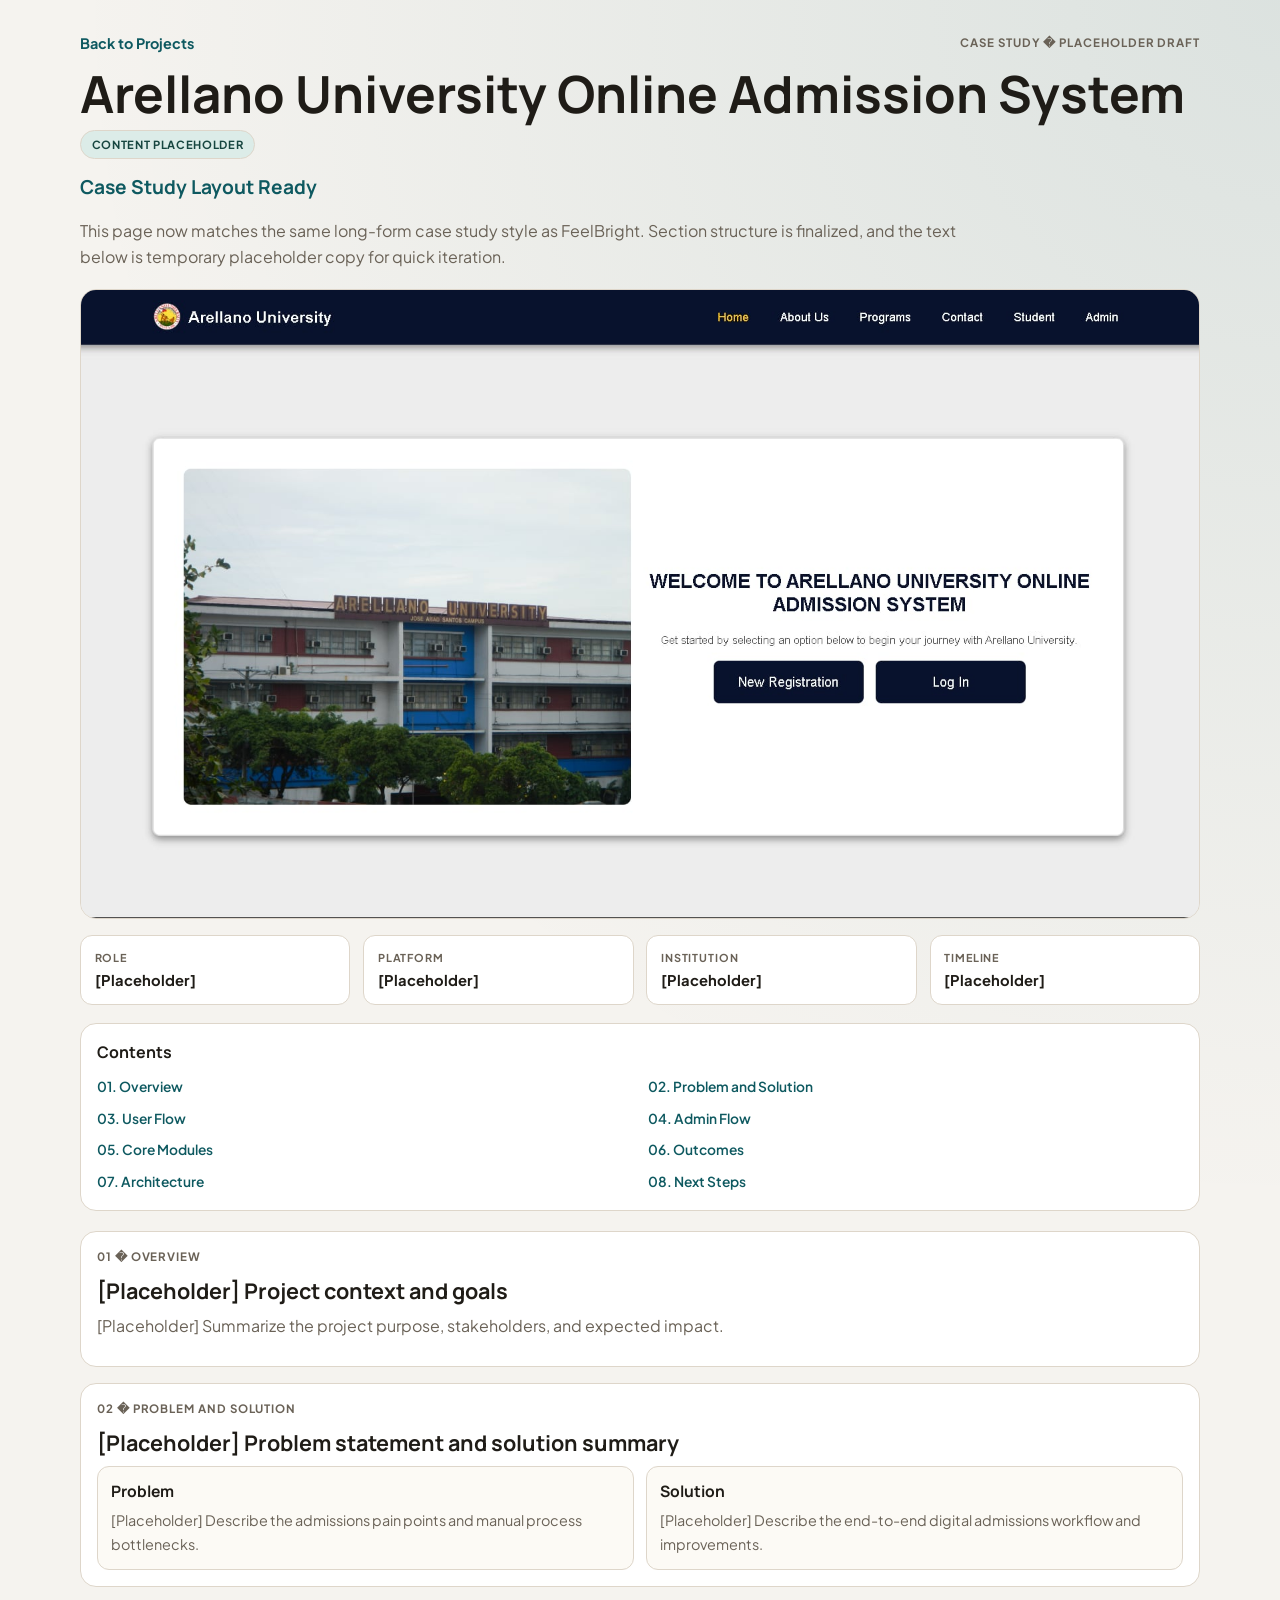
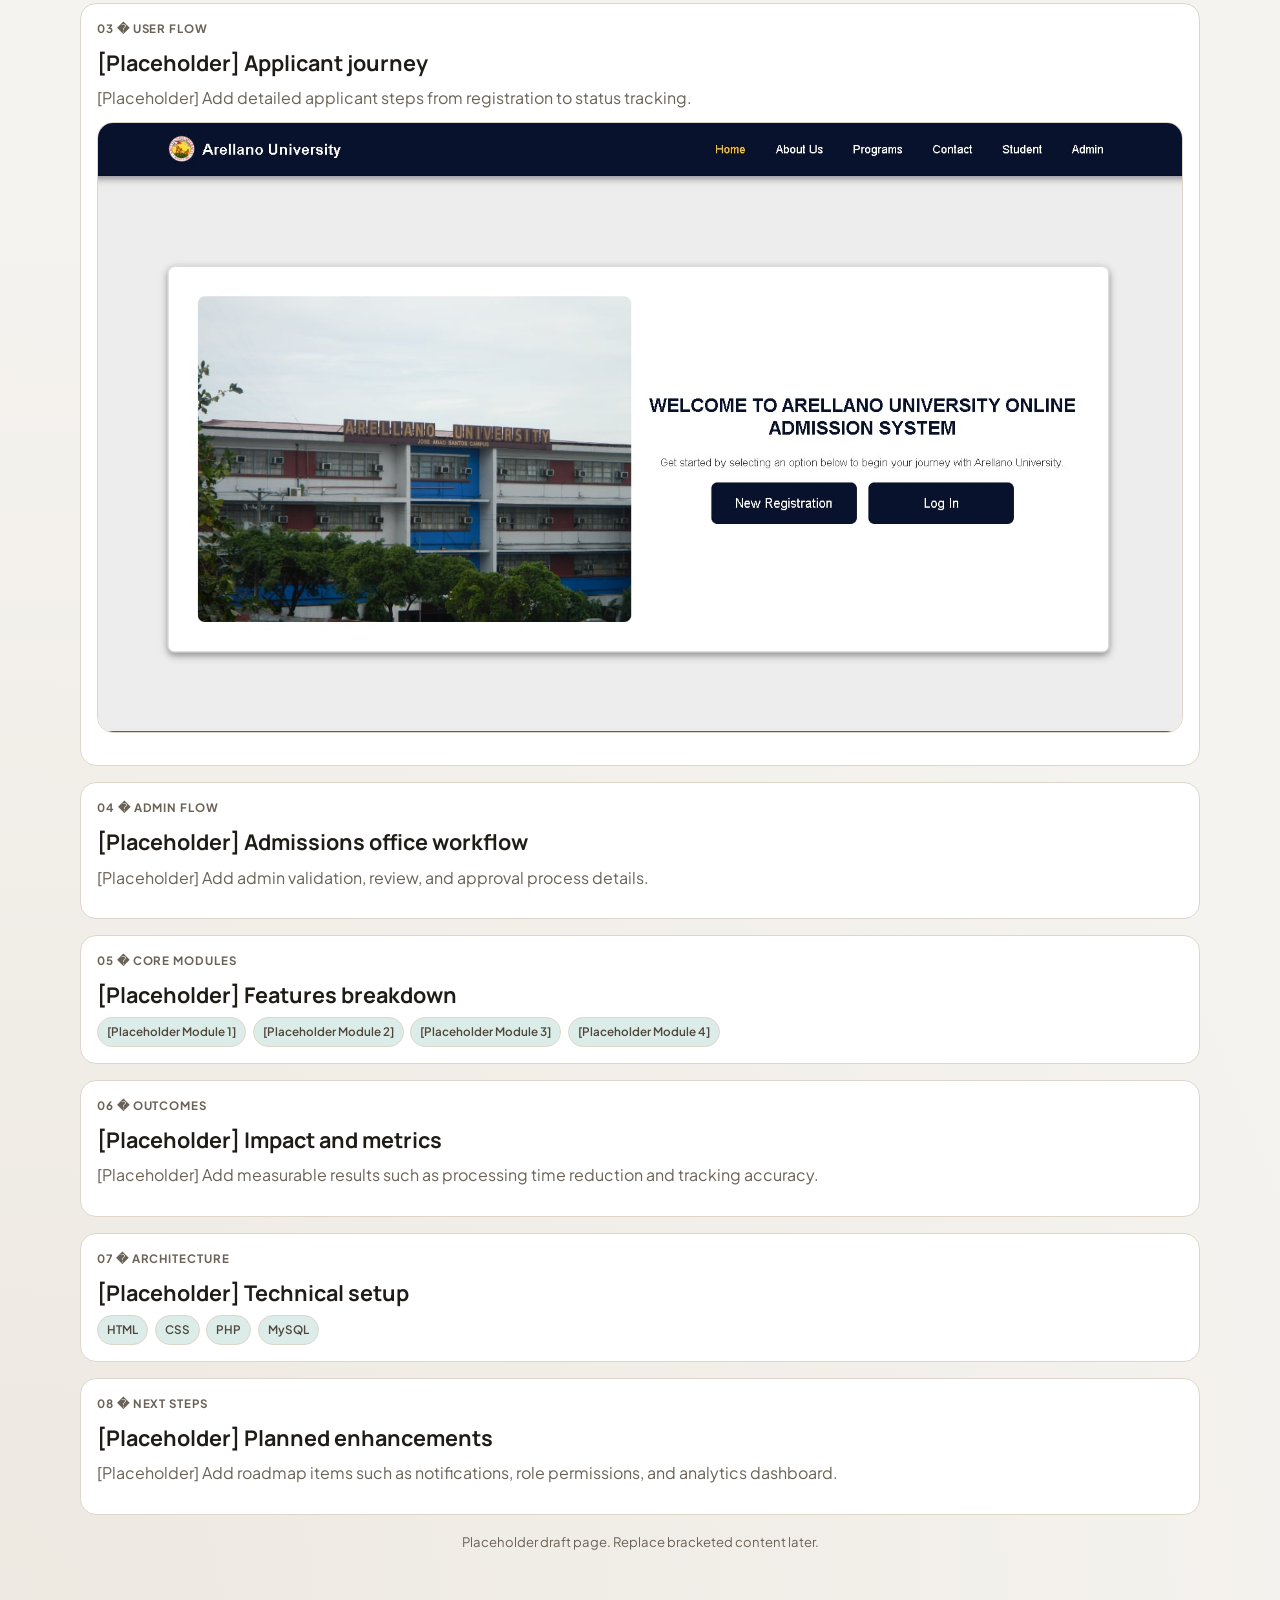
==== case-study-au.html @ e07d4795 "Refactor code structure for improved readability and maintainability" ====
<!DOCTYPE html>
<html lang="en">
<head>
  <meta charset="UTF-8">
  <meta name="viewport" content="width=device-width, initial-scale=1.0">
  <title>Case Study | Arellano University Online Admission System</title>
  <link rel="preconnect" href="https://fonts.googleapis.com">
  <link rel="preconnect" href="https://fonts.gstatic.com" crossorigin>
  <link href="https://fonts.googleapis.com/css2?family=Manrope:wght@400;500;600;700;800&family=Plus+Jakarta+Sans:wght@400;500;600;700&display=swap" rel="stylesheet">
  <style>
    :root {
      --bg: #f5f3ef;
      --surface: #ffffff;
      --surface-soft: #f2ede4;
      --ink: #1f1c17;
      --muted: #6a6257;
      --line: #ded6ca;
      --brand: #0e5960;
      --brand-soft: #dcece8;
      --radius: 16px;
      --max: 1120px;
    }

    * { box-sizing: border-box; margin: 0; padding: 0; }
    html { scroll-behavior: smooth; }

    body {
      font-family: "Plus Jakarta Sans", sans-serif;
      color: var(--ink);
      background:
        radial-gradient(circle at 100% 0%, rgba(14, 89, 96, 0.11), transparent 35%),
        radial-gradient(circle at 0% 100%, rgba(160, 128, 84, 0.09), transparent 40%),
        var(--bg);
      line-height: 1.62;
    }

    .container {
      width: min(var(--max), calc(100% - 2rem));
      margin-inline: auto;
      padding-block: 2rem 3.2rem;
    }

    .top-links {
      display: flex;
      justify-content: space-between;
      align-items: center;
      gap: 0.8rem;
      flex-wrap: wrap;
      margin-bottom: 0.6rem;
    }

    .back-link {
      color: var(--brand);
      text-decoration: none;
      font-weight: 700;
      font-size: 0.9rem;
    }

    .back-link:hover { text-decoration: underline; }

    .meta-line {
      color: var(--muted);
      text-transform: uppercase;
      letter-spacing: 0.08em;
      font-size: 0.72rem;
      font-weight: 700;
    }

    h1 {
      font-family: Manrope, sans-serif;
      font-size: clamp(2rem, 5vw, 3.2rem);
      line-height: 1.03;
      margin: 0.7rem 0 0.45rem;
    }

    .placeholder-badge {
      display: inline-block;
      margin: 0.2rem 0 0.8rem;
      border: 1px solid var(--line);
      background: var(--brand-soft);
      color: #174640;
      border-radius: 999px;
      padding: 0.28rem 0.66rem;
      font-size: 0.7rem;
      letter-spacing: 0.06em;
      text-transform: uppercase;
      font-weight: 700;
    }

    .subtitle {
      font-family: Manrope, sans-serif;
      color: var(--brand);
      font-size: clamp(1rem, 2.4vw, 1.2rem);
      font-weight: 700;
      margin-bottom: 0.95rem;
    }

    .lead {
      color: var(--muted);
      max-width: 76ch;
      margin-bottom: 1.2rem;
    }

    .hero-image,
    .section-image {
      border: 1px solid var(--line);
      border-radius: var(--radius);
      overflow: hidden;
      margin-bottom: 1rem;
      background: var(--surface-soft);
      aspect-ratio: 16 / 9;
    }

    .hero-image img,
    .section-image img {
      width: 100%;
      height: 100%;
      object-fit: cover;
      display: block;
    }

    .grid-4 {
      display: grid;
      grid-template-columns: repeat(4, minmax(0, 1fr));
      gap: 0.8rem;
      margin: 1rem 0 1.1rem;
    }

    .mini-info {
      border: 1px solid var(--line);
      background: var(--surface);
      border-radius: 12px;
      padding: 0.85rem;
    }

    .mini-info span {
      display: block;
      color: var(--muted);
      text-transform: uppercase;
      font-size: 0.68rem;
      letter-spacing: 0.08em;
      font-weight: 700;
      margin-bottom: 0.25rem;
    }

    .mini-info strong {
      display: block;
      font-size: 0.92rem;
      line-height: 1.35;
    }

    .toc {
      border: 1px solid var(--line);
      border-radius: var(--radius);
      background: var(--surface);
      padding: 1rem;
      margin-bottom: 1.25rem;
    }

    .toc h2 {
      font-family: Manrope, sans-serif;
      font-size: 1rem;
      margin-bottom: 0.45rem;
    }

    .toc-grid {
      display: grid;
      grid-template-columns: repeat(2, minmax(0, 1fr));
      gap: 0.35rem 1rem;
      list-style: none;
    }

    .toc-grid a {
      color: var(--brand);
      text-decoration: none;
      font-size: 0.86rem;
      font-weight: 600;
    }

    .toc-grid a:hover { text-decoration: underline; }

    .section {
      border: 1px solid var(--line);
      border-radius: var(--radius);
      background: var(--surface);
      padding: 1rem;
      margin-top: 1rem;
    }

    .kicker {
      color: var(--brand);
      text-transform: uppercase;
      letter-spacing: 0.08em;
      font-size: 0.72rem;
      font-weight: 700;
      margin-bottom: 0.35rem;
    }

    .section h2 {
      font-family: Manrope, sans-serif;
      font-size: 1.35rem;
      line-height: 1.22;
      margin-bottom: 0.55rem;
    }

    .section p {
      color: var(--muted);
      margin-bottom: 0.72rem;
    }

    .split {
      display: grid;
      grid-template-columns: 1fr 1fr;
      gap: 0.8rem;
      margin-top: 0.55rem;
    }

    .card {
      border: 1px solid var(--line);
      border-radius: 12px;
      background: #fcfaf5;
      padding: 0.8rem;
    }

    .card h3 {
      font-family: Manrope, sans-serif;
      font-size: 0.98rem;
      margin-bottom: 0.28rem;
    }

    .card p {
      font-size: 0.9rem;
      margin: 0;
    }

    .pill-list {
      display: flex;
      flex-wrap: wrap;
      gap: 0.42rem;
      margin-top: 0.35rem;
    }

    .pill {
      padding: 0.28rem 0.56rem;
      border: 1px solid var(--line);
      border-radius: 999px;
      font-size: 0.73rem;
      color: #4f473d;
      background: var(--brand-soft);
      font-weight: 600;
    }

    .footer-note {
      margin-top: 1rem;
      color: var(--muted);
      font-size: 0.82rem;
      text-align: center;
    }

    @media (max-width: 900px) {
      .grid-4 { grid-template-columns: repeat(2, minmax(0, 1fr)); }
    }

    @media (max-width: 760px) {
      .grid-4,
      .toc-grid,
      .split { grid-template-columns: 1fr; }
    }
  </style>
</head>
<body>
  <main class="container">
    <div class="top-links">
      <a class="back-link" href="index.html#projects">Back to Projects</a>
      <p class="meta-line">Case Study � Placeholder Draft</p>
    </div>

    <h1>Arellano University Online Admission System</h1>
    <p class="placeholder-badge">Content Placeholder</p>
    <p class="subtitle">Case Study Layout Ready</p>
    <p class="lead">
      This page now matches the same long-form case study style as FeelBright.
      Section structure is finalized, and the text below is temporary placeholder copy for quick iteration.
    </p>

    <div class="hero-image" aria-label="Arellano hero image">
      <img src="auajs.jpg" alt="Arellano project image">
    </div>

    <section class="grid-4" aria-label="Project overview placeholders">
      <article class="mini-info"><span>Role</span><strong>[Placeholder]</strong></article>
      <article class="mini-info"><span>Platform</span><strong>[Placeholder]</strong></article>
      <article class="mini-info"><span>Institution</span><strong>[Placeholder]</strong></article>
      <article class="mini-info"><span>Timeline</span><strong>[Placeholder]</strong></article>
    </section>

    <section class="toc">
      <h2>Contents</h2>
      <ul class="toc-grid">
        <li><a href="#overview">01. Overview</a></li>
        <li><a href="#problem-solution">02. Problem and Solution</a></li>
        <li><a href="#users-flow">03. User Flow</a></li>
        <li><a href="#admin-flow">04. Admin Flow</a></li>
        <li><a href="#modules">05. Core Modules</a></li>
        <li><a href="#results">06. Outcomes</a></li>
        <li><a href="#architecture">07. Architecture</a></li>
        <li><a href="#next">08. Next Steps</a></li>
      </ul>
    </section>

    <section id="overview" class="section">
      <p class="kicker">01 � Overview</p>
      <h2>[Placeholder] Project context and goals</h2>
      <p>[Placeholder] Summarize the project purpose, stakeholders, and expected impact.</p>
    </section>

    <section id="problem-solution" class="section">
      <p class="kicker">02 � Problem and Solution</p>
      <h2>[Placeholder] Problem statement and solution summary</h2>
      <div class="split">
        <article class="card">
          <h3>Problem</h3>
          <p>[Placeholder] Describe the admissions pain points and manual process bottlenecks.</p>
        </article>
        <article class="card">
          <h3>Solution</h3>
          <p>[Placeholder] Describe the end-to-end digital admissions workflow and improvements.</p>
        </article>
      </div>
    </section>

    <section id="users-flow" class="section">
      <p class="kicker">03 � User Flow</p>
      <h2>[Placeholder] Applicant journey</h2>
      <p>[Placeholder] Add detailed applicant steps from registration to status tracking.</p>
      <div class="section-image"><img src="auajs.jpg" alt="Applicant flow placeholder image"></div>
    </section>

    <section id="admin-flow" class="section">
      <p class="kicker">04 � Admin Flow</p>
      <h2>[Placeholder] Admissions office workflow</h2>
      <p>[Placeholder] Add admin validation, review, and approval process details.</p>
    </section>

    <section id="modules" class="section">
      <p class="kicker">05 � Core Modules</p>
      <h2>[Placeholder] Features breakdown</h2>
      <div class="pill-list">
        <span class="pill">[Placeholder Module 1]</span>
        <span class="pill">[Placeholder Module 2]</span>
        <span class="pill">[Placeholder Module 3]</span>
        <span class="pill">[Placeholder Module 4]</span>
      </div>
    </section>

    <section id="results" class="section">
      <p class="kicker">06 � Outcomes</p>
      <h2>[Placeholder] Impact and metrics</h2>
      <p>[Placeholder] Add measurable results such as processing time reduction and tracking accuracy.</p>
    </section>

    <section id="architecture" class="section">
      <p class="kicker">07 � Architecture</p>
      <h2>[Placeholder] Technical setup</h2>
      <div class="pill-list">
        <span class="pill">HTML</span>
        <span class="pill">CSS</span>
        <span class="pill">PHP</span>
        <span class="pill">MySQL</span>
      </div>
    </section>

    <section id="next" class="section">
      <p class="kicker">08 � Next Steps</p>
      <h2>[Placeholder] Planned enhancements</h2>
      <p>[Placeholder] Add roadmap items such as notifications, role permissions, and analytics dashboard.</p>
    </section>

    <p class="footer-note">Placeholder draft page. Replace bracketed content later.</p>
  </main>
</body>
</html>
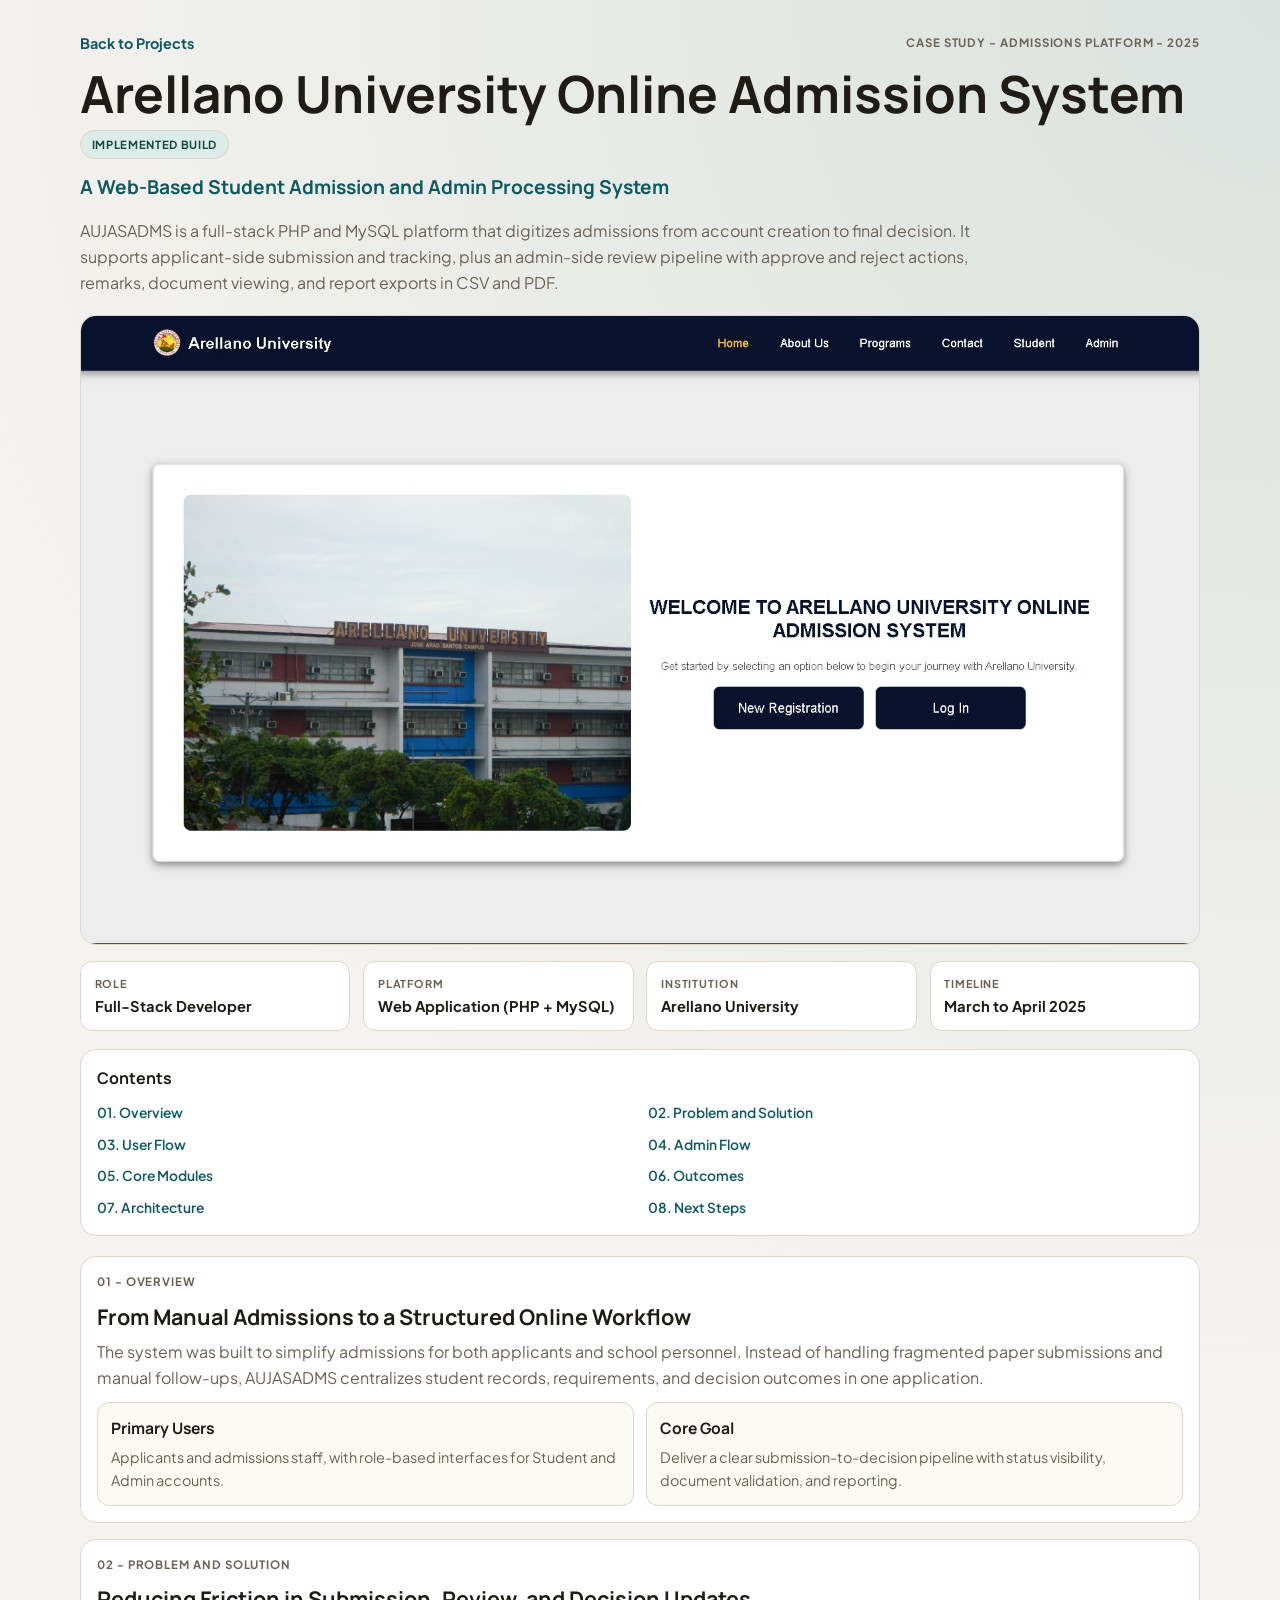
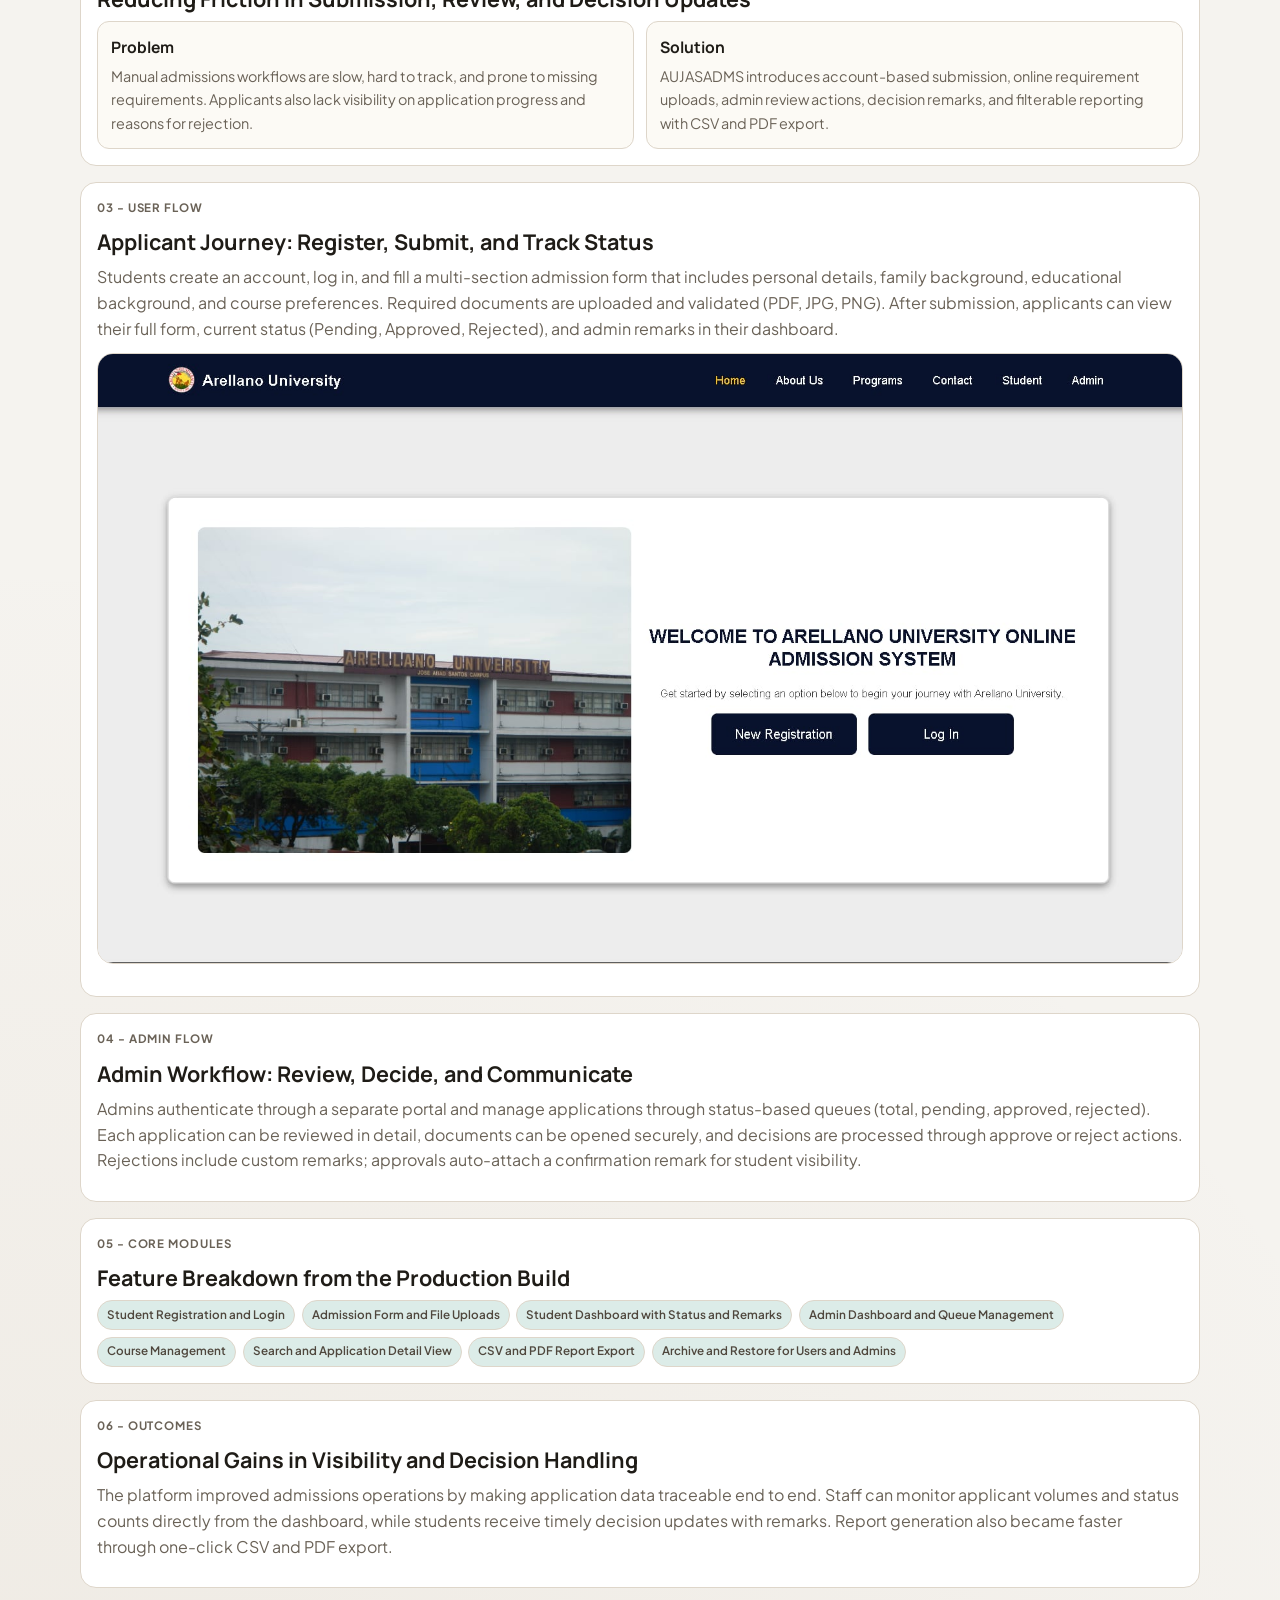
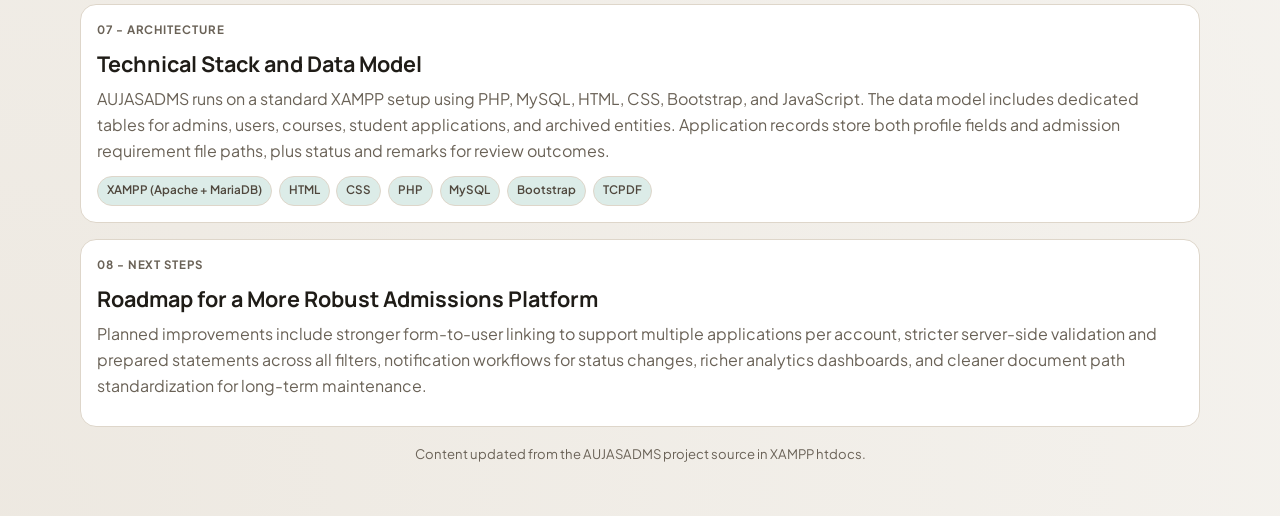
==== commit a679b4c9: "Update case study content for Arellano University and Bound Together projects with detailed descript" ====
--- a/case-study-au.html
+++ b/case-study-au.html
@@ -7,291 +7,33 @@
   <link rel="preconnect" href="https://fonts.googleapis.com">
   <link rel="preconnect" href="https://fonts.gstatic.com" crossorigin>
   <link href="https://fonts.googleapis.com/css2?family=Manrope:wght@400;500;600;700;800&family=Plus+Jakarta+Sans:wght@400;500;600;700&display=swap" rel="stylesheet">
-  <style>
-    :root {
-      --bg: #f5f3ef;
-      --surface: #ffffff;
-      --surface-soft: #f2ede4;
-      --ink: #1f1c17;
-      --muted: #6a6257;
-      --line: #ded6ca;
-      --brand: #0e5960;
-      --brand-soft: #dcece8;
-      --radius: 16px;
-      --max: 1120px;
-    }
-
-    * { box-sizing: border-box; margin: 0; padding: 0; }
-    html { scroll-behavior: smooth; }
-
-    body {
-      font-family: "Plus Jakarta Sans", sans-serif;
-      color: var(--ink);
-      background:
-        radial-gradient(circle at 100% 0%, rgba(14, 89, 96, 0.11), transparent 35%),
-        radial-gradient(circle at 0% 100%, rgba(160, 128, 84, 0.09), transparent 40%),
-        var(--bg);
-      line-height: 1.62;
-    }
-
-    .container {
-      width: min(var(--max), calc(100% - 2rem));
-      margin-inline: auto;
-      padding-block: 2rem 3.2rem;
-    }
-
-    .top-links {
-      display: flex;
-      justify-content: space-between;
-      align-items: center;
-      gap: 0.8rem;
-      flex-wrap: wrap;
-      margin-bottom: 0.6rem;
-    }
-
-    .back-link {
-      color: var(--brand);
-      text-decoration: none;
-      font-weight: 700;
-      font-size: 0.9rem;
-    }
-
-    .back-link:hover { text-decoration: underline; }
-
-    .meta-line {
-      color: var(--muted);
-      text-transform: uppercase;
-      letter-spacing: 0.08em;
-      font-size: 0.72rem;
-      font-weight: 700;
-    }
-
-    h1 {
-      font-family: Manrope, sans-serif;
-      font-size: clamp(2rem, 5vw, 3.2rem);
-      line-height: 1.03;
-      margin: 0.7rem 0 0.45rem;
-    }
-
-    .placeholder-badge {
-      display: inline-block;
-      margin: 0.2rem 0 0.8rem;
-      border: 1px solid var(--line);
-      background: var(--brand-soft);
-      color: #174640;
-      border-radius: 999px;
-      padding: 0.28rem 0.66rem;
-      font-size: 0.7rem;
-      letter-spacing: 0.06em;
-      text-transform: uppercase;
-      font-weight: 700;
-    }
-
-    .subtitle {
-      font-family: Manrope, sans-serif;
-      color: var(--brand);
-      font-size: clamp(1rem, 2.4vw, 1.2rem);
-      font-weight: 700;
-      margin-bottom: 0.95rem;
-    }
-
-    .lead {
-      color: var(--muted);
-      max-width: 76ch;
-      margin-bottom: 1.2rem;
-    }
-
-    .hero-image,
-    .section-image {
-      border: 1px solid var(--line);
-      border-radius: var(--radius);
-      overflow: hidden;
-      margin-bottom: 1rem;
-      background: var(--surface-soft);
-      aspect-ratio: 16 / 9;
-    }
-
-    .hero-image img,
-    .section-image img {
-      width: 100%;
-      height: 100%;
-      object-fit: cover;
-      display: block;
-    }
-
-    .grid-4 {
-      display: grid;
-      grid-template-columns: repeat(4, minmax(0, 1fr));
-      gap: 0.8rem;
-      margin: 1rem 0 1.1rem;
-    }
-
-    .mini-info {
-      border: 1px solid var(--line);
-      background: var(--surface);
-      border-radius: 12px;
-      padding: 0.85rem;
-    }
-
-    .mini-info span {
-      display: block;
-      color: var(--muted);
-      text-transform: uppercase;
-      font-size: 0.68rem;
-      letter-spacing: 0.08em;
-      font-weight: 700;
-      margin-bottom: 0.25rem;
-    }
-
-    .mini-info strong {
-      display: block;
-      font-size: 0.92rem;
-      line-height: 1.35;
-    }
-
-    .toc {
-      border: 1px solid var(--line);
-      border-radius: var(--radius);
-      background: var(--surface);
-      padding: 1rem;
-      margin-bottom: 1.25rem;
-    }
-
-    .toc h2 {
-      font-family: Manrope, sans-serif;
-      font-size: 1rem;
-      margin-bottom: 0.45rem;
-    }
-
-    .toc-grid {
-      display: grid;
-      grid-template-columns: repeat(2, minmax(0, 1fr));
-      gap: 0.35rem 1rem;
-      list-style: none;
-    }
-
-    .toc-grid a {
-      color: var(--brand);
-      text-decoration: none;
-      font-size: 0.86rem;
-      font-weight: 600;
-    }
-
-    .toc-grid a:hover { text-decoration: underline; }
-
-    .section {
-      border: 1px solid var(--line);
-      border-radius: var(--radius);
-      background: var(--surface);
-      padding: 1rem;
-      margin-top: 1rem;
-    }
-
-    .kicker {
-      color: var(--brand);
-      text-transform: uppercase;
-      letter-spacing: 0.08em;
-      font-size: 0.72rem;
-      font-weight: 700;
-      margin-bottom: 0.35rem;
-    }
-
-    .section h2 {
-      font-family: Manrope, sans-serif;
-      font-size: 1.35rem;
-      line-height: 1.22;
-      margin-bottom: 0.55rem;
-    }
-
-    .section p {
-      color: var(--muted);
-      margin-bottom: 0.72rem;
-    }
-
-    .split {
-      display: grid;
-      grid-template-columns: 1fr 1fr;
-      gap: 0.8rem;
-      margin-top: 0.55rem;
-    }
-
-    .card {
-      border: 1px solid var(--line);
-      border-radius: 12px;
-      background: #fcfaf5;
-      padding: 0.8rem;
-    }
-
-    .card h3 {
-      font-family: Manrope, sans-serif;
-      font-size: 0.98rem;
-      margin-bottom: 0.28rem;
-    }
-
-    .card p {
-      font-size: 0.9rem;
-      margin: 0;
-    }
-
-    .pill-list {
-      display: flex;
-      flex-wrap: wrap;
-      gap: 0.42rem;
-      margin-top: 0.35rem;
-    }
-
-    .pill {
-      padding: 0.28rem 0.56rem;
-      border: 1px solid var(--line);
-      border-radius: 999px;
-      font-size: 0.73rem;
-      color: #4f473d;
-      background: var(--brand-soft);
-      font-weight: 600;
-    }
-
-    .footer-note {
-      margin-top: 1rem;
-      color: var(--muted);
-      font-size: 0.82rem;
-      text-align: center;
-    }
-
-    @media (max-width: 900px) {
-      .grid-4 { grid-template-columns: repeat(2, minmax(0, 1fr)); }
-    }
-
-    @media (max-width: 760px) {
-      .grid-4,
-      .toc-grid,
-      .split { grid-template-columns: 1fr; }
-    }
-  </style>
+  <link rel="stylesheet" href="case-study-au.css">
 </head>
 <body>
   <main class="container">
     <div class="top-links">
       <a class="back-link" href="index.html#projects">Back to Projects</a>
-      <p class="meta-line">Case Study � Placeholder Draft</p>
+      <p class="meta-line">Case Study - Admissions Platform - 2025</p>
     </div>
 
     <h1>Arellano University Online Admission System</h1>
-    <p class="placeholder-badge">Content Placeholder</p>
-    <p class="subtitle">Case Study Layout Ready</p>
+    <p class="placeholder-badge">Implemented Build</p>
+    <p class="subtitle">A Web-Based Student Admission and Admin Processing System</p>
     <p class="lead">
-      This page now matches the same long-form case study style as FeelBright.
-      Section structure is finalized, and the text below is temporary placeholder copy for quick iteration.
+      AUJASADMS is a full-stack PHP and MySQL platform that digitizes admissions from account creation to final decision.
+      It supports applicant-side submission and tracking, plus an admin-side review pipeline with approve and reject actions,
+      remarks, document viewing, and report exports in CSV and PDF.
     </p>
 
     <div class="hero-image" aria-label="Arellano hero image">
       <img src="auajs.jpg" alt="Arellano project image">
     </div>
 
-    <section class="grid-4" aria-label="Project overview placeholders">
-      <article class="mini-info"><span>Role</span><strong>[Placeholder]</strong></article>
-      <article class="mini-info"><span>Platform</span><strong>[Placeholder]</strong></article>
-      <article class="mini-info"><span>Institution</span><strong>[Placeholder]</strong></article>
-      <article class="mini-info"><span>Timeline</span><strong>[Placeholder]</strong></article>
+    <section class="grid-4" aria-label="Project overview">
+      <article class="mini-info"><span>Role</span><strong>Full-Stack Developer</strong></article>
+      <article class="mini-info"><span>Platform</span><strong>Web Application (PHP + MySQL)</strong></article>
+      <article class="mini-info"><span>Institution</span><strong>Arellano University</strong></article>
+      <article class="mini-info"><span>Timeline</span><strong>March to April 2025</strong></article>
     </section>
 
     <section class="toc">
@@ -309,74 +51,129 @@
     </section>
 
     <section id="overview" class="section">
-      <p class="kicker">01 � Overview</p>
-      <h2>[Placeholder] Project context and goals</h2>
-      <p>[Placeholder] Summarize the project purpose, stakeholders, and expected impact.</p>
+      <p class="kicker">01 - Overview</p>
+      <h2>From Manual Admissions to a Structured Online Workflow</h2>
+      <p>
+        The system was built to simplify admissions for both applicants and school personnel.
+        Instead of handling fragmented paper submissions and manual follow-ups, AUJASADMS centralizes student records,
+        requirements, and decision outcomes in one application.
+      </p>
+      <div class="split">
+        <article class="card">
+          <h3>Primary Users</h3>
+          <p>
+            Applicants and admissions staff, with role-based interfaces for Student and Admin accounts.
+          </p>
+        </article>
+        <article class="card">
+          <h3>Core Goal</h3>
+          <p>
+            Deliver a clear submission-to-decision pipeline with status visibility, document validation, and reporting.
+          </p>
+        </article>
+      </div>
     </section>
 
     <section id="problem-solution" class="section">
-      <p class="kicker">02 � Problem and Solution</p>
-      <h2>[Placeholder] Problem statement and solution summary</h2>
+      <p class="kicker">02 - Problem and Solution</p>
+      <h2>Reducing Friction in Submission, Review, and Decision Updates</h2>
       <div class="split">
         <article class="card">
           <h3>Problem</h3>
-          <p>[Placeholder] Describe the admissions pain points and manual process bottlenecks.</p>
+          <p>
+            Manual admissions workflows are slow, hard to track, and prone to missing requirements.
+            Applicants also lack visibility on application progress and reasons for rejection.
+          </p>
         </article>
         <article class="card">
           <h3>Solution</h3>
-          <p>[Placeholder] Describe the end-to-end digital admissions workflow and improvements.</p>
+          <p>
+            AUJASADMS introduces account-based submission, online requirement uploads, admin review actions,
+            decision remarks, and filterable reporting with CSV and PDF export.
+          </p>
         </article>
       </div>
     </section>
 
     <section id="users-flow" class="section">
-      <p class="kicker">03 � User Flow</p>
-      <h2>[Placeholder] Applicant journey</h2>
-      <p>[Placeholder] Add detailed applicant steps from registration to status tracking.</p>
-      <div class="section-image"><img src="auajs.jpg" alt="Applicant flow placeholder image"></div>
+      <p class="kicker">03 - User Flow</p>
+      <h2>Applicant Journey: Register, Submit, and Track Status</h2>
+      <p>
+        Students create an account, log in, and fill a multi-section admission form that includes personal details,
+        family background, educational background, and course preferences. Required documents are uploaded and validated
+        (PDF, JPG, PNG). After submission, applicants can view their full form, current status (Pending, Approved, Rejected),
+        and admin remarks in their dashboard.
+      </p>
+      <div class="section-image"><img src="auajs.jpg" alt="Applicant flow overview image"></div>
     </section>
 
     <section id="admin-flow" class="section">
-      <p class="kicker">04 � Admin Flow</p>
-      <h2>[Placeholder] Admissions office workflow</h2>
-      <p>[Placeholder] Add admin validation, review, and approval process details.</p>
+      <p class="kicker">04 - Admin Flow</p>
+      <h2>Admin Workflow: Review, Decide, and Communicate</h2>
+      <p>
+        Admins authenticate through a separate portal and manage applications through status-based queues
+        (total, pending, approved, rejected). Each application can be reviewed in detail, documents can be opened securely,
+        and decisions are processed through approve or reject actions. Rejections include custom remarks; approvals auto-attach
+        a confirmation remark for student visibility.
+      </p>
     </section>
 
     <section id="modules" class="section">
-      <p class="kicker">05 � Core Modules</p>
-      <h2>[Placeholder] Features breakdown</h2>
+      <p class="kicker">05 - Core Modules</p>
+      <h2>Feature Breakdown from the Production Build</h2>
       <div class="pill-list">
-        <span class="pill">[Placeholder Module 1]</span>
-        <span class="pill">[Placeholder Module 2]</span>
-        <span class="pill">[Placeholder Module 3]</span>
-        <span class="pill">[Placeholder Module 4]</span>
+        <span class="pill">Student Registration and Login</span>
+        <span class="pill">Admission Form and File Uploads</span>
+        <span class="pill">Student Dashboard with Status and Remarks</span>
+        <span class="pill">Admin Dashboard and Queue Management</span>
+        <span class="pill">Course Management</span>
+        <span class="pill">Search and Application Detail View</span>
+        <span class="pill">CSV and PDF Report Export</span>
+        <span class="pill">Archive and Restore for Users and Admins</span>
       </div>
     </section>
 
     <section id="results" class="section">
-      <p class="kicker">06 � Outcomes</p>
-      <h2>[Placeholder] Impact and metrics</h2>
-      <p>[Placeholder] Add measurable results such as processing time reduction and tracking accuracy.</p>
+      <p class="kicker">06 - Outcomes</p>
+      <h2>Operational Gains in Visibility and Decision Handling</h2>
+      <p>
+        The platform improved admissions operations by making application data traceable end to end.
+        Staff can monitor applicant volumes and status counts directly from the dashboard, while students receive
+        timely decision updates with remarks. Report generation also became faster through one-click CSV and PDF export.
+      </p>
     </section>
 
     <section id="architecture" class="section">
-      <p class="kicker">07 � Architecture</p>
-      <h2>[Placeholder] Technical setup</h2>
+      <p class="kicker">07 - Architecture</p>
+      <h2>Technical Stack and Data Model</h2>
+      <p>
+        AUJASADMS runs on a standard XAMPP setup using PHP, MySQL, HTML, CSS, Bootstrap, and JavaScript.
+        The data model includes dedicated tables for admins, users, courses, student applications, and archived entities.
+        Application records store both profile fields and admission requirement file paths, plus status and remarks for review outcomes.
+      </p>
       <div class="pill-list">
+        <span class="pill">XAMPP (Apache + MariaDB)</span>
         <span class="pill">HTML</span>
         <span class="pill">CSS</span>
         <span class="pill">PHP</span>
         <span class="pill">MySQL</span>
+        <span class="pill">Bootstrap</span>
+        <span class="pill">TCPDF</span>
       </div>
     </section>
 
     <section id="next" class="section">
-      <p class="kicker">08 � Next Steps</p>
-      <h2>[Placeholder] Planned enhancements</h2>
-      <p>[Placeholder] Add roadmap items such as notifications, role permissions, and analytics dashboard.</p>
+      <p class="kicker">08 - Next Steps</p>
+      <h2>Roadmap for a More Robust Admissions Platform</h2>
+      <p>
+        Planned improvements include stronger form-to-user linking to support multiple applications per account,
+        stricter server-side validation and prepared statements across all filters, notification workflows for status changes,
+        richer analytics dashboards, and cleaner document path standardization for long-term maintenance.
+      </p>
     </section>
 
-    <p class="footer-note">Placeholder draft page. Replace bracketed content later.</p>
+    <p class="footer-note">Content updated from the AUJASADMS project source in XAMPP htdocs.</p>
   </main>
 </body>
 </html>
+
--- a/case-study-au.css
+++ b/case-study-au.css
@@ -0,0 +1,258 @@
+:root {
+      --bg: #f5f3ef;
+      --surface: #ffffff;
+      --surface-soft: #f2ede4;
+      --ink: #1f1c17;
+      --muted: #6a6257;
+      --line: #ded6ca;
+      --brand: #0e5960;
+      --brand-soft: #dcece8;
+      --radius: 16px;
+      --max: 1120px;
+    }
+
+    * { box-sizing: border-box; margin: 0; padding: 0; }
+    html { scroll-behavior: smooth; }
+
+    body {
+      font-family: "Plus Jakarta Sans", sans-serif;
+      color: var(--ink);
+      background:
+        radial-gradient(circle at 100% 0%, rgba(14, 89, 96, 0.11), transparent 35%),
+        radial-gradient(circle at 0% 100%, rgba(160, 128, 84, 0.09), transparent 40%),
+        var(--bg);
+      line-height: 1.62;
+    }
+
+    .container {
+      width: min(var(--max), calc(100% - 2rem));
+      margin-inline: auto;
+      padding-block: 2rem 3.2rem;
+    }
+
+    .top-links {
+      display: flex;
+      justify-content: space-between;
+      align-items: center;
+      gap: 0.8rem;
+      flex-wrap: wrap;
+      margin-bottom: 0.6rem;
+    }
+
+    .back-link {
+      color: var(--brand);
+      text-decoration: none;
+      font-weight: 700;
+      font-size: 0.9rem;
+    }
+
+    .back-link:hover { text-decoration: underline; }
+
+    .meta-line {
+      color: var(--muted);
+      text-transform: uppercase;
+      letter-spacing: 0.08em;
+      font-size: 0.72rem;
+      font-weight: 700;
+    }
+
+    h1 {
+      font-family: Manrope, sans-serif;
+      font-size: clamp(2rem, 5vw, 3.2rem);
+      line-height: 1.03;
+      margin: 0.7rem 0 0.45rem;
+    }
+
+    .placeholder-badge {
+      display: inline-block;
+      margin: 0.2rem 0 0.8rem;
+      border: 1px solid var(--line);
+      background: var(--brand-soft);
+      color: #174640;
+      border-radius: 999px;
+      padding: 0.28rem 0.66rem;
+      font-size: 0.7rem;
+      letter-spacing: 0.06em;
+      text-transform: uppercase;
+      font-weight: 700;
+    }
+
+    .subtitle {
+      font-family: Manrope, sans-serif;
+      color: var(--brand);
+      font-size: clamp(1rem, 2.4vw, 1.2rem);
+      font-weight: 700;
+      margin-bottom: 0.95rem;
+    }
+
+    .lead {
+      color: var(--muted);
+      max-width: 76ch;
+      margin-bottom: 1.2rem;
+    }
+
+    .hero-image,
+    .section-image {
+      border: 1px solid var(--line);
+      border-radius: var(--radius);
+      overflow: hidden;
+      margin-bottom: 1rem;
+      background: var(--surface-soft);
+      aspect-ratio: 16 / 9;
+    }
+
+    .hero-image img,
+    .section-image img {
+      width: 100%;
+      height: 100%;
+      object-fit: cover;
+      display: block;
+    }
+
+    .grid-4 {
+      display: grid;
+      grid-template-columns: repeat(4, minmax(0, 1fr));
+      gap: 0.8rem;
+      margin: 1rem 0 1.1rem;
+    }
+
+    .mini-info {
+      border: 1px solid var(--line);
+      background: var(--surface);
+      border-radius: 12px;
+      padding: 0.85rem;
+    }
+
+    .mini-info span {
+      display: block;
+      color: var(--muted);
+      text-transform: uppercase;
+      font-size: 0.68rem;
+      letter-spacing: 0.08em;
+      font-weight: 700;
+      margin-bottom: 0.25rem;
+    }
+
+    .mini-info strong {
+      display: block;
+      font-size: 0.92rem;
+      line-height: 1.35;
+    }
+
+    .toc {
+      border: 1px solid var(--line);
+      border-radius: var(--radius);
+      background: var(--surface);
+      padding: 1rem;
+      margin-bottom: 1.25rem;
+    }
+
+    .toc h2 {
+      font-family: Manrope, sans-serif;
+      font-size: 1rem;
+      margin-bottom: 0.45rem;
+    }
+
+    .toc-grid {
+      display: grid;
+      grid-template-columns: repeat(2, minmax(0, 1fr));
+      gap: 0.35rem 1rem;
+      list-style: none;
+    }
+
+    .toc-grid a {
+      color: var(--brand);
+      text-decoration: none;
+      font-size: 0.86rem;
+      font-weight: 600;
+    }
+
+    .toc-grid a:hover { text-decoration: underline; }
+
+    .section {
+      border: 1px solid var(--line);
+      border-radius: var(--radius);
+      background: var(--surface);
+      padding: 1rem;
+      margin-top: 1rem;
+    }
+
+    .kicker {
+      color: var(--brand);
+      text-transform: uppercase;
+      letter-spacing: 0.08em;
+      font-size: 0.72rem;
+      font-weight: 700;
+      margin-bottom: 0.35rem;
+    }
+
+    .section h2 {
+      font-family: Manrope, sans-serif;
+      font-size: 1.35rem;
+      line-height: 1.22;
+      margin-bottom: 0.55rem;
+    }
+
+    .section p {
+      color: var(--muted);
+      margin-bottom: 0.72rem;
+    }
+
+    .split {
+      display: grid;
+      grid-template-columns: 1fr 1fr;
+      gap: 0.8rem;
+      margin-top: 0.55rem;
+    }
+
+    .card {
+      border: 1px solid var(--line);
+      border-radius: 12px;
+      background: #fcfaf5;
+      padding: 0.8rem;
+    }
+
+    .card h3 {
+      font-family: Manrope, sans-serif;
+      font-size: 0.98rem;
+      margin-bottom: 0.28rem;
+    }
+
+    .card p {
+      font-size: 0.9rem;
+      margin: 0;
+    }
+
+    .pill-list {
+      display: flex;
+      flex-wrap: wrap;
+      gap: 0.42rem;
+      margin-top: 0.35rem;
+    }
+
+    .pill {
+      padding: 0.28rem 0.56rem;
+      border: 1px solid var(--line);
+      border-radius: 999px;
+      font-size: 0.73rem;
+      color: #4f473d;
+      background: var(--brand-soft);
+      font-weight: 600;
+    }
+
+    .footer-note {
+      margin-top: 1rem;
+      color: var(--muted);
+      font-size: 0.82rem;
+      text-align: center;
+    }
+
+    @media (max-width: 900px) {
+      .grid-4 { grid-template-columns: repeat(2, minmax(0, 1fr)); }
+    }
+
+    @media (max-width: 760px) {
+      .grid-4,
+      .toc-grid,
+      .split { grid-template-columns: 1fr; }
+    }
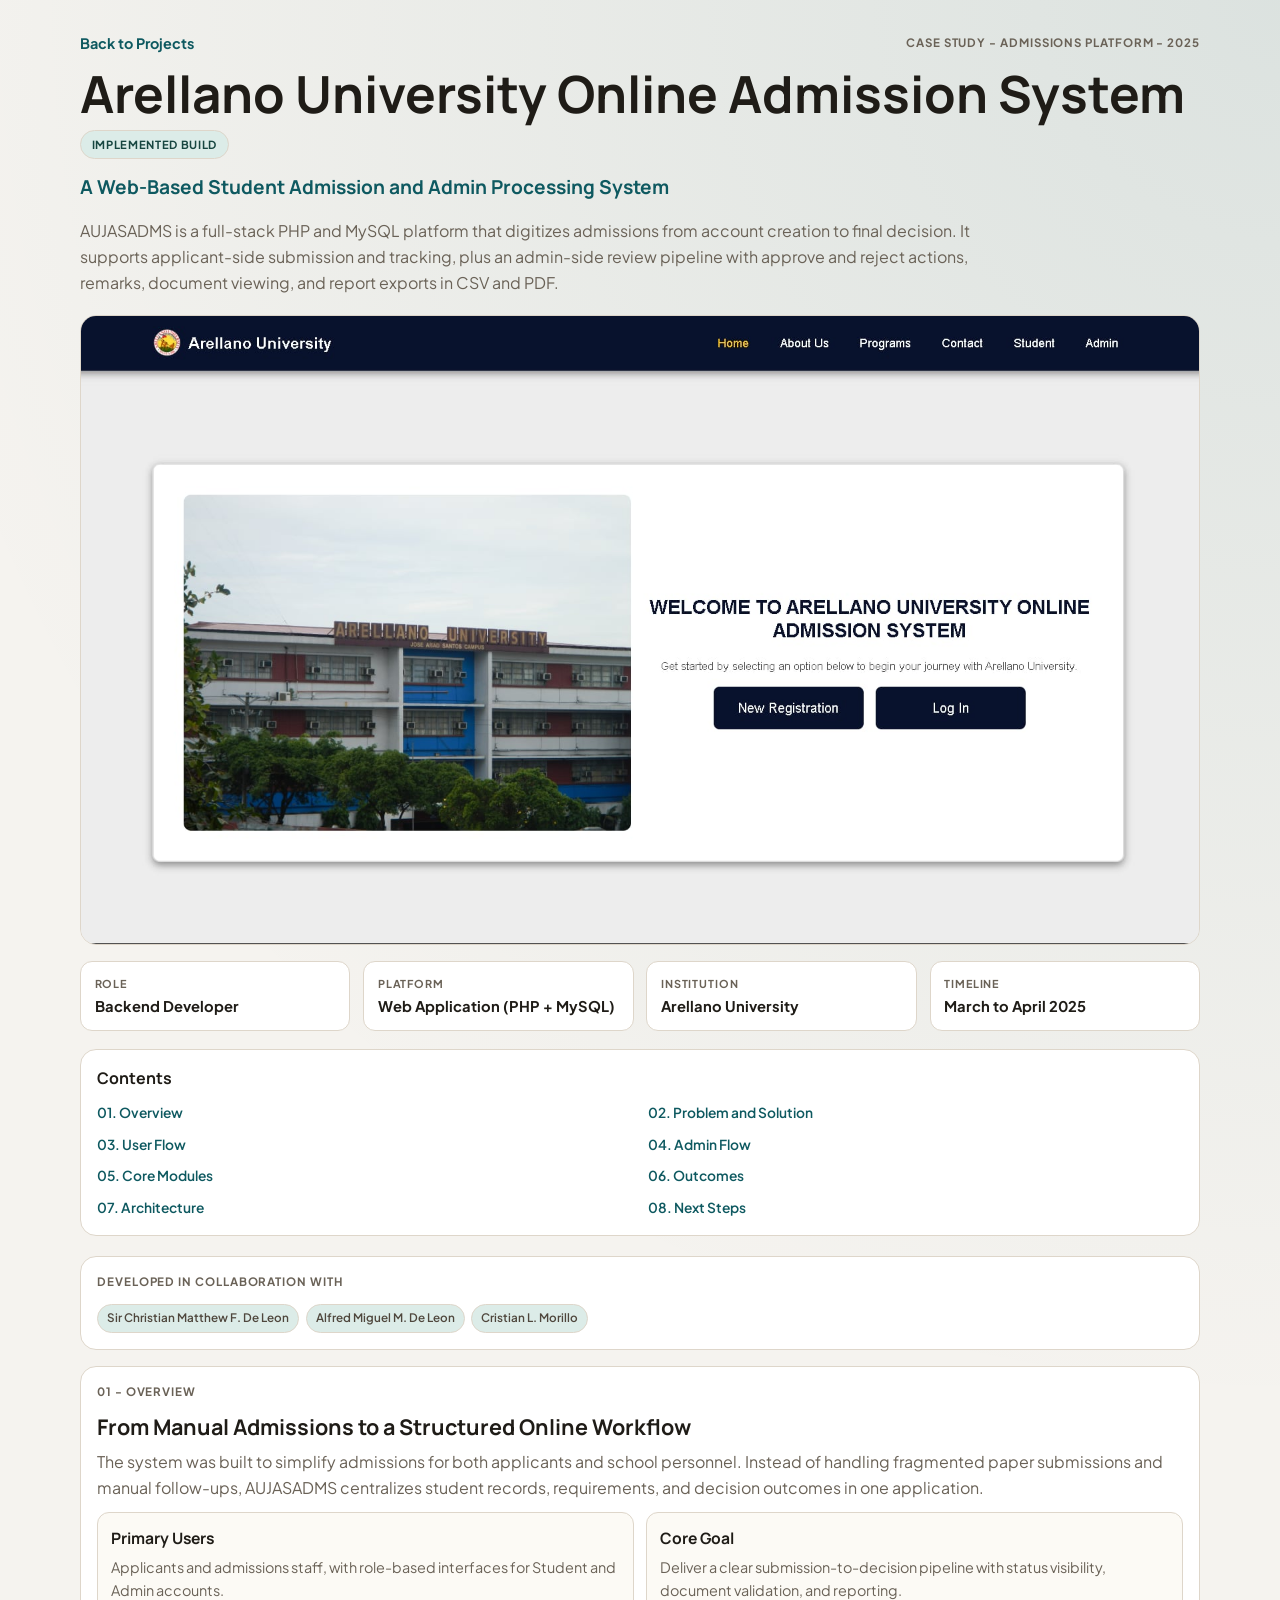
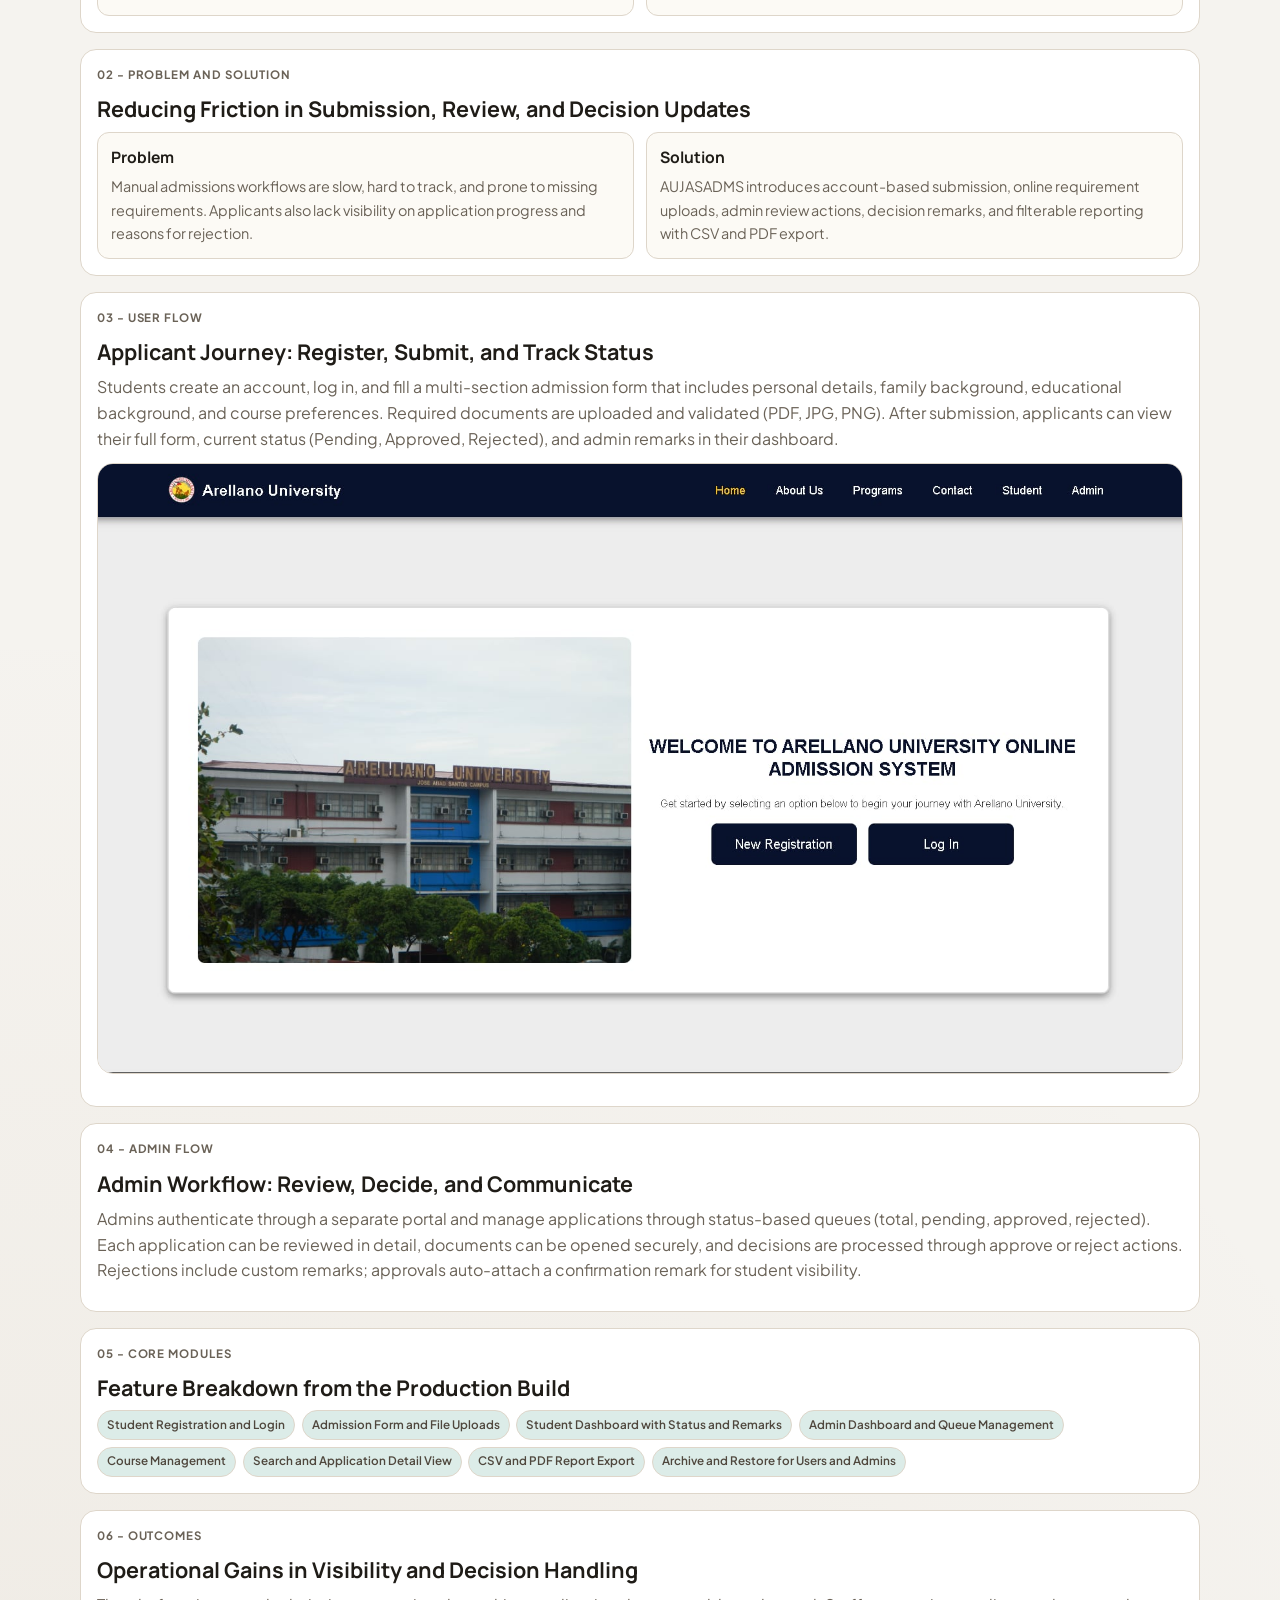
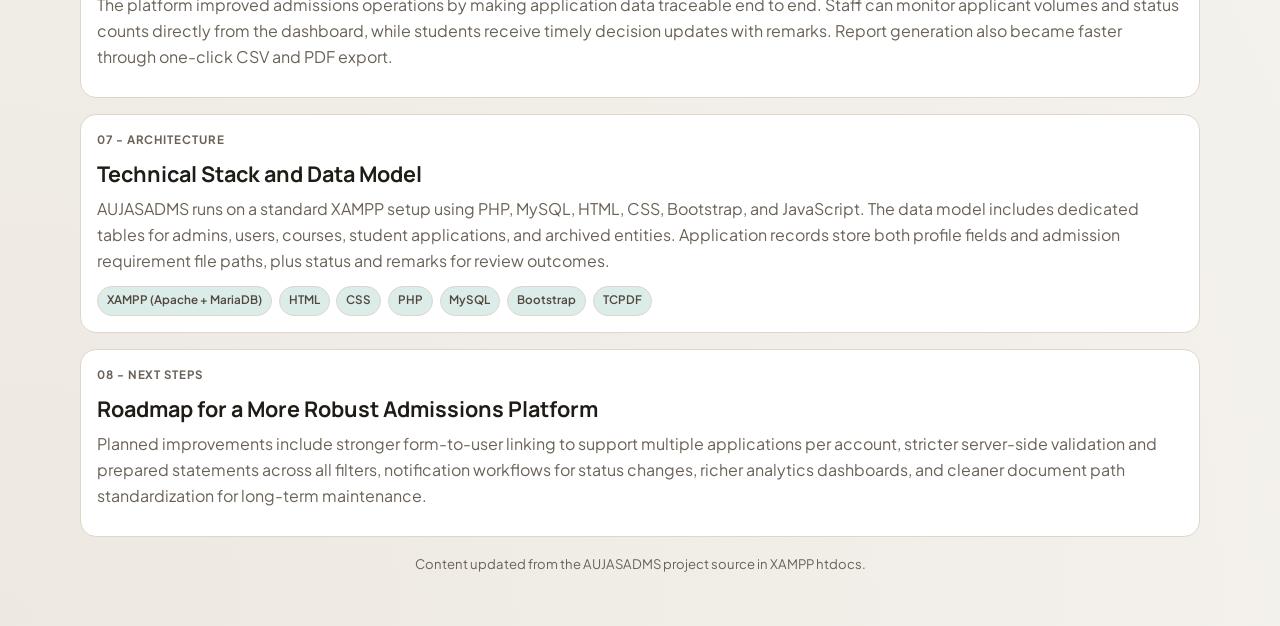
==== commit 1fb22397: "Update role descriptions and collaboration credits in case studies" ====
--- a/case-study-au.html
+++ b/case-study-au.html
@@ -30,7 +30,7 @@
     </div>
 
     <section class="grid-4" aria-label="Project overview">
-      <article class="mini-info"><span>Role</span><strong>Full-Stack Developer</strong></article>
+      <article class="mini-info"><span>Role</span><strong>Backend Developer</strong></article>
       <article class="mini-info"><span>Platform</span><strong>Web Application (PHP + MySQL)</strong></article>
       <article class="mini-info"><span>Institution</span><strong>Arellano University</strong></article>
       <article class="mini-info"><span>Timeline</span><strong>March to April 2025</strong></article>
@@ -48,6 +48,16 @@
         <li><a href="#architecture">07. Architecture</a></li>
         <li><a href="#next">08. Next Steps</a></li>
       </ul>
+    </section>
+
+    <section class="section">
+      <p class="kicker">Developed in Collaboration With</p>
+      <div class="pill-list">
+        <span class="pill">Sir Christian Matthew F. De Leon</span>
+        <span class="pill">Alfred Miguel M. De Leon</span>
+        <span class="pill">Cristian L. Morillo</span>
+        
+      </div>
     </section>
 
     <section id="overview" class="section">
